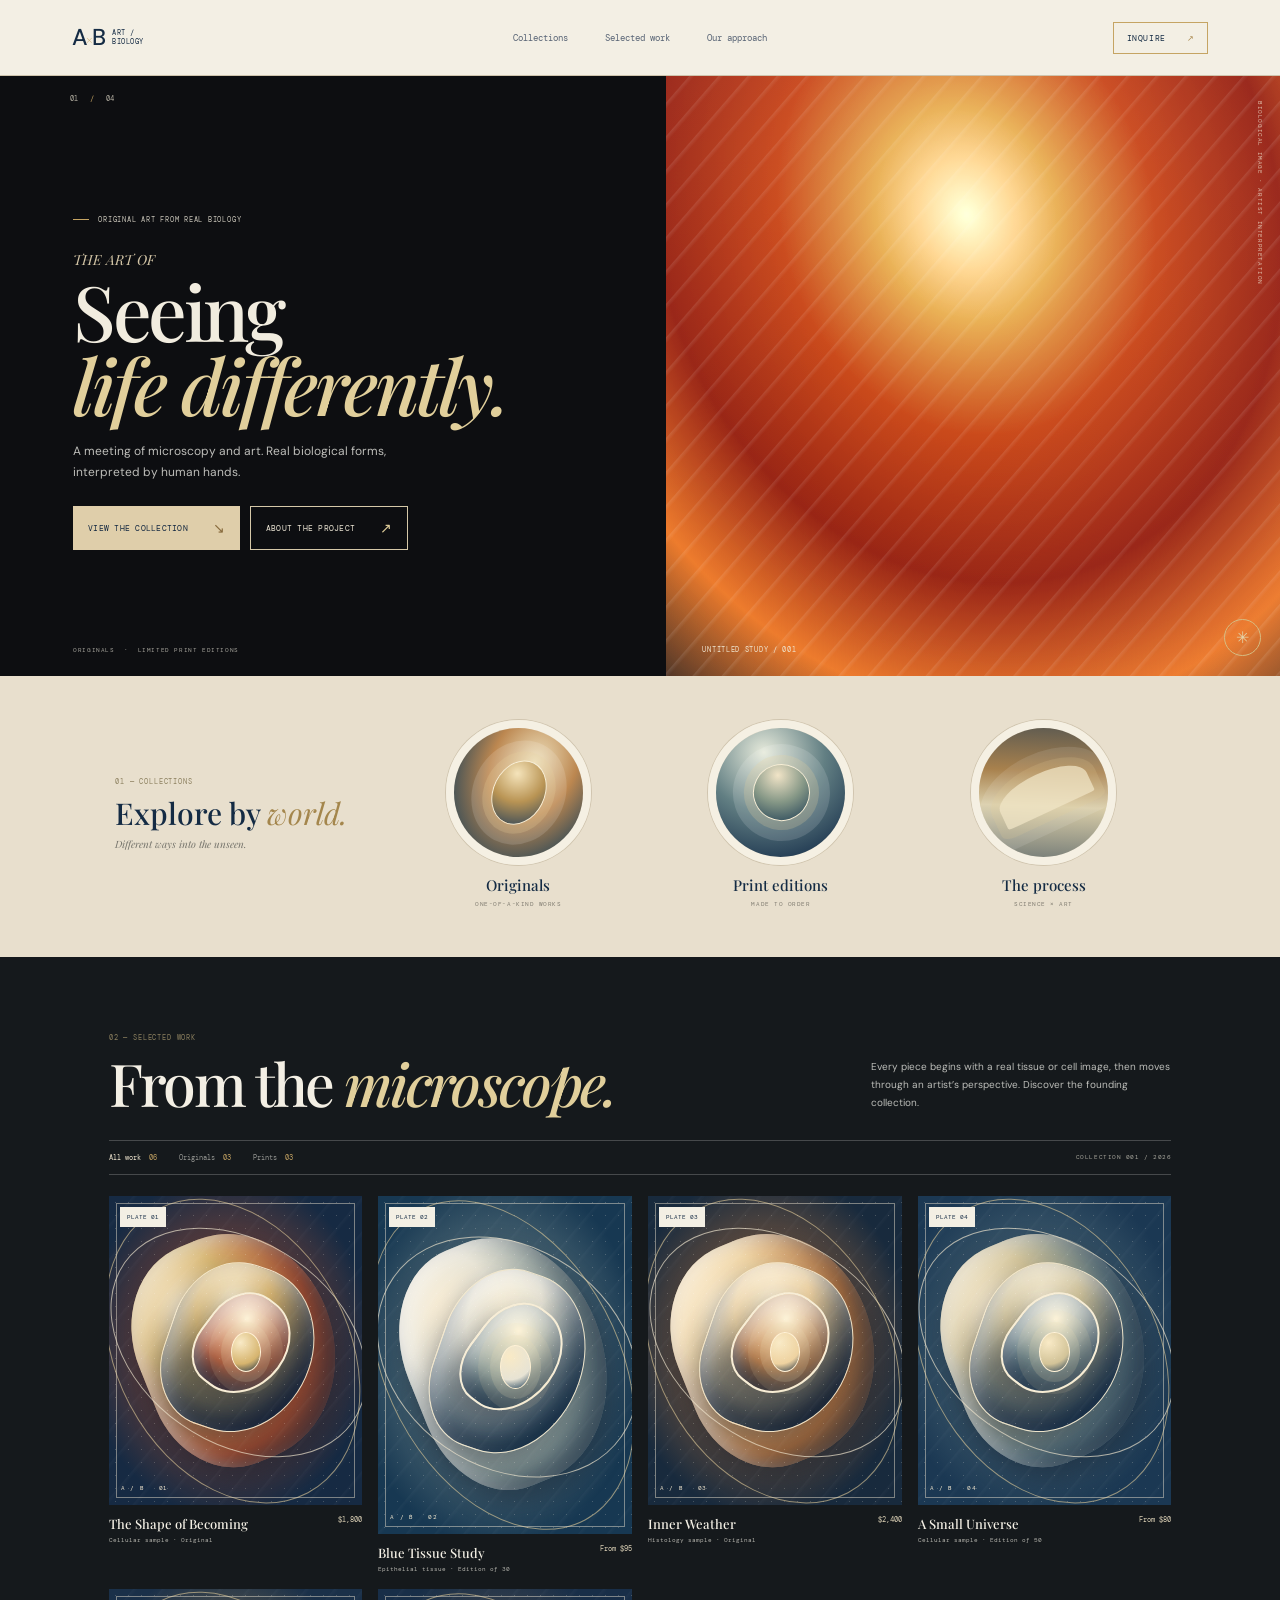
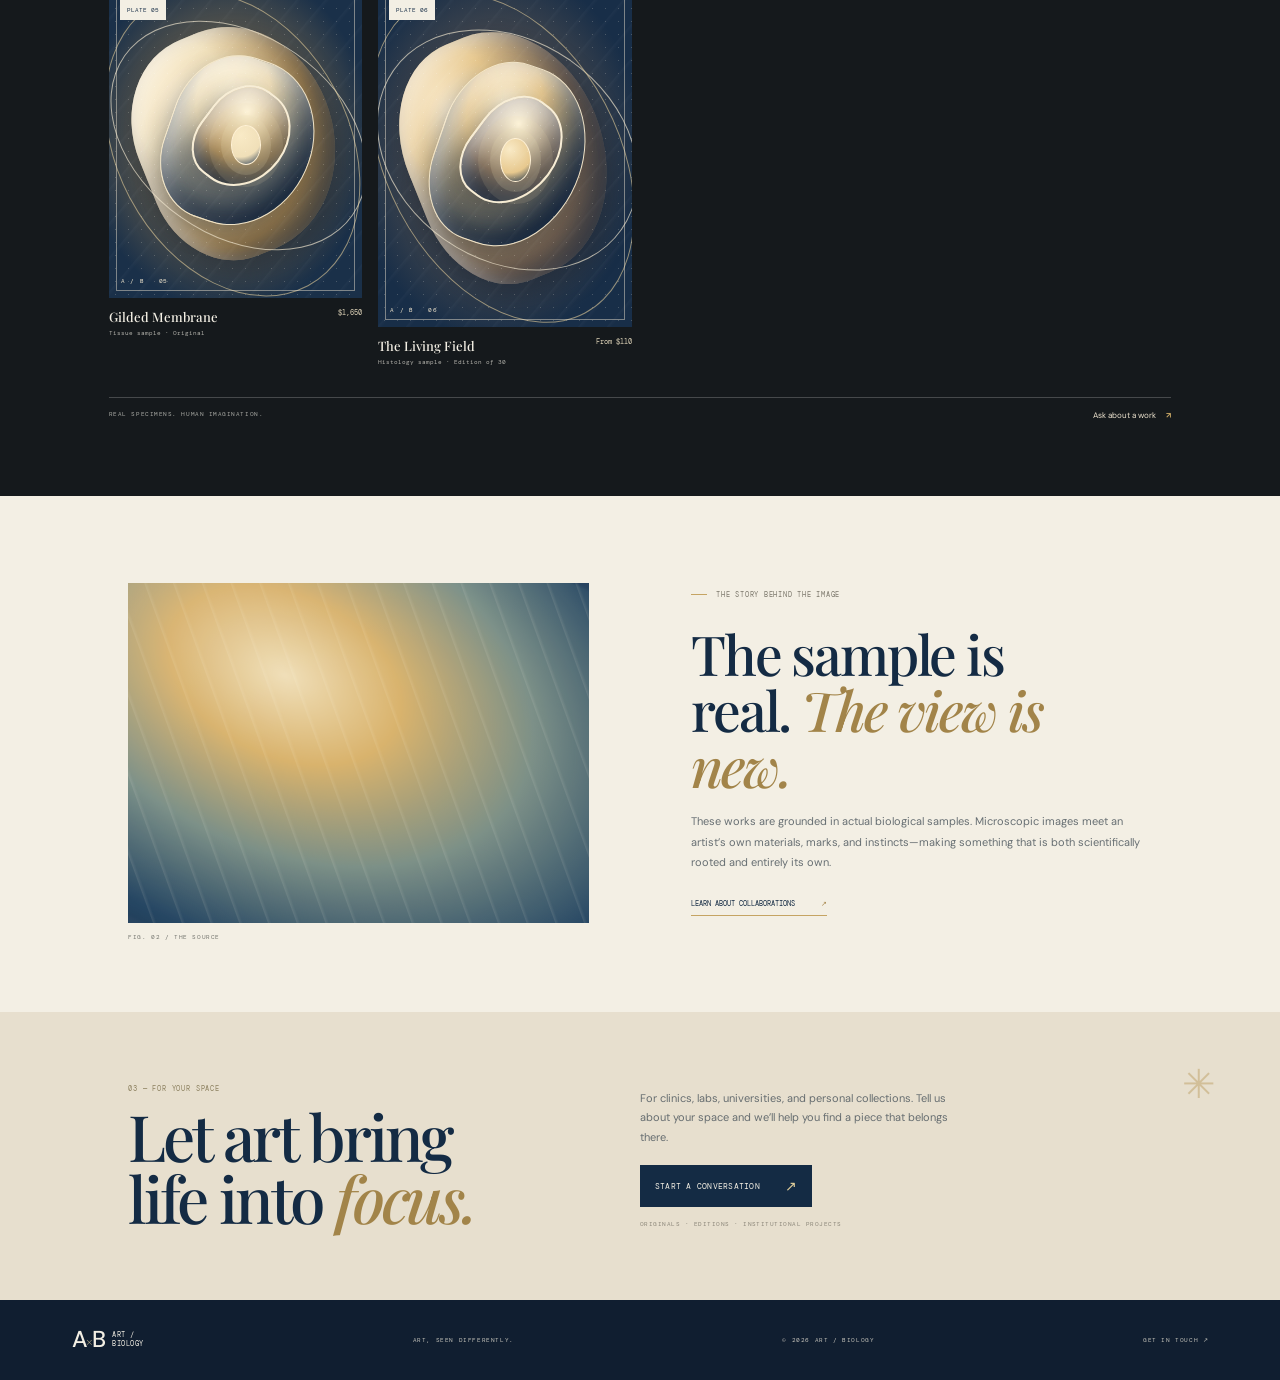
==== index.html @ 3df2326e "Rename portfolio.html to index.html" ====
<!doctype html>
<html lang="en">
<head>
  <meta charset="utf-8"><meta name="viewport" content="width=device-width, initial-scale=1"><meta name="theme-color" content="#172d45">
  <meta name="description" content="Artworks shaped by biology, microscopy, and human imagination.">
  <title>Art / Biology — Selected works</title>
  <link rel="preconnect" href="https://fonts.googleapis.com"><link rel="preconnect" href="https://fonts.gstatic.com" crossorigin>
  <link href="https://fonts.googleapis.com/css2?family=DM+Mono:wght@400;500&family=DM+Sans:wght@400;500;600;700&family=Playfair+Display:ital,wght@0,500;0,600;1,500;1,600&display=swap" rel="stylesheet">
  <link rel="stylesheet" href="portfolio.css"><script src="portfolio.js" defer></script>
</head>
<body>
  <header class="site-header"><a class="brand" href="#top" aria-label="Art and Biology home"><span class="brand-mark">A<span>×</span>B</span><span>ART /<br>BIOLOGY</span></a><nav class="navigation"><a href="#collections">Collections</a><a href="#works">Selected work</a><a href="#about">Our approach</a></nav><a class="header-link" href="#contact">Inquire <span>↗</span></a><button class="nav-toggle" aria-label="Open navigation" aria-expanded="false"><i></i><i></i></button></header>
  <main id="top">
    <section class="hero"><div class="hero-copy"><p class="micro-label"><span></span> ORIGINAL ART FROM REAL BIOLOGY</p><p class="hero-pretitle">THE ART OF</p><h1>Seeing<br><em>life differently.</em></h1><p class="hero-description">A meeting of microscopy and art. Real biological forms, interpreted by human hands.</p><div class="hero-buttons"><a class="button button-gold" href="#works">View the collection <b>↘</b></a><a class="button button-outline" href="#about">About the project <b>↗</b></a></div><div class="hero-smallprint">ORIGINALS &nbsp;·&nbsp; LIMITED PRINT EDITIONS</div></div><div class="hero-art"><div class="painting painting-hero" data-art="hero" role="img" aria-label="Expressive abstract artwork inspired by cellular forms"></div><span class="art-caption">UNTITLED STUDY / 001</span><span class="art-caption-vertical">BIOLOGICAL IMAGE · ARTIST INTERPRETATION</span><div class="gold-corner">✳</div></div><span class="hero-count">01 <i>/</i> 04</span></section>
    <section class="collections" id="collections"><div class="collections-heading"><p class="section-number">01 — COLLECTIONS</p><h2>Explore by <em>world.</em></h2><p>Different ways into the unseen.</p></div><div class="collection-circles"><a class="collection-circle" href="#works" data-go-filter="original"><span class="circle-art circle-abstract" data-art="circleA"></span><span class="circle-name">Originals</span><span class="circle-sub">ONE-OF-A-KIND WORKS</span></a><a class="collection-circle" href="#works" data-go-filter="print"><span class="circle-art circle-cell" data-art="circleB"></span><span class="circle-name">Print editions</span><span class="circle-sub">MADE TO ORDER</span></a><a class="collection-circle" href="#about"><span class="circle-art circle-landscape" data-art="circleC"></span><span class="circle-name">The process</span><span class="circle-sub">SCIENCE × ART</span></a></div></section>
    <section class="works" id="works"><div class="works-heading"><div><p class="section-number">02 — SELECTED WORK</p><h2>From the <em>microscope.</em></h2></div><div class="works-intro"><p>Every piece begins with a real tissue or cell image, then moves through an artist’s perspective. Discover the founding collection.</p></div></div><div class="work-filter"><button class="active" data-filter="all">All work <span>06</span></button><button data-filter="original">Originals <span>03</span></button><button data-filter="print">Prints <span>03</span></button><span class="work-caption">COLLECTION 001 / 2026</span></div><div class="artwork-grid" id="artwork-grid"></div><div class="works-bottom"><span>REAL SPECIMENS. HUMAN IMAGINATION.</span><a href="#contact">Ask about a work <b>↗</b></a></div></section>
    <section class="about" id="about"><div class="about-visual"><div class="painting painting-about" data-art="about" role="img" aria-label="Detail of a gold and blue abstract biological image"></div><span class="about-figure">FIG. 02 / THE SOURCE</span></div><div class="about-copy"><p class="micro-label"><span></span> THE STORY BEHIND THE IMAGE</p><h2>The sample is<br>real. <em>The view is new.</em></h2><p>These works are grounded in actual biological samples. Microscopic images meet an artist’s own materials, marks, and instincts—making something that is both scientifically rooted and entirely its own.</p><a class="underlined-link" href="#contact">Learn about collaborations <b>↗</b></a></div></section>
    <section class="contact" id="contact"><div><p class="section-number">03 — FOR YOUR SPACE</p><h2>Let art bring<br>life into <em>focus.</em></h2></div><div class="contact-right"><p>For clinics, labs, universities, and personal collections. Tell us about your space and we’ll help you find a piece that belongs there.</p><a href="mailto:hello@artandbiology.studio?subject=Artwork%20inquiry" class="button button-navy">Start a conversation <b>↗</b></a><span>ORIGINALS · EDITIONS · INSTITUTIONAL PROJECTS</span></div><div class="contact-star">✳</div></section>
  </main>
  <footer class="footer"><a class="brand" href="#top"><span class="brand-mark">A<span>×</span>B</span><span>ART /<br>BIOLOGY</span></a><span>ART, SEEN DIFFERENTLY.</span><span>© 2026 ART / BIOLOGY</span><a href="mailto:hello@artandbiology.studio">GET IN TOUCH ↗</a></footer>
  <dialog class="art-dialog" id="art-dialog"><button class="dialog-close" aria-label="Close artwork details">×</button><div class="dialog-layout"></div></dialog>
</body></html>
---- portfolio.css ----
:root{--cream:#f3efe4;--sand:#e8dfcc;--navy:#142b44;--blue:#213b58;--gold:#c5a463;--gold-light:#e1cf9b;--ink:#182d42;--muted:#77766e;--line:#d3c9b4;--sans:'DM Sans',Arial,sans-serif;--serif:'Playfair Display',Georgia,serif;--mono:'DM Mono',monospace}*{box-sizing:border-box}html{scroll-behavior:smooth}body{margin:0;background:var(--cream);color:var(--navy);font-family:var(--sans);-webkit-font-smoothing:antialiased}a{color:inherit;text-decoration:none}button{font:inherit}.site-header{height:76px;padding:0 5.6%;display:grid;grid-template-columns:1fr auto 1fr;align-items:center;background:var(--cream);border-bottom:1px solid #cfc4ad;position:sticky;top:0;z-index:10}.brand{display:flex;align-items:center;gap:9px;width:max-content;font:7px/1.22 var(--mono);letter-spacing:.08em}.brand-mark{font:500 23px/.9 var(--sans);letter-spacing:-.14em}.brand-mark span{font:13px var(--serif);color:var(--gold);padding:0 2px}.navigation{display:flex;gap:37px;font:9px var(--mono);color:#586475}.navigation a:hover,.header-link:hover{color:#a17e42}.header-link{justify-self:end;font:8px var(--mono);letter-spacing:.08em;text-transform:uppercase;border:1px solid var(--gold);padding:10px 13px}.header-link span{padding-left:15px;color:#a88548}.nav-toggle{display:none}
.hero{min-height:500px;height:min(600px,calc(100svh - 76px));display:grid;grid-template-columns:52% 48%;position:relative;background:#0d0e11;color:var(--cream);overflow:hidden}.hero-copy{padding:78px 6% 65px 11%;position:relative;z-index:2;display:flex;flex-direction:column;align-items:flex-start;justify-content:center}.micro-label{font:7px var(--mono);letter-spacing:.11em;color:#c9c5b9;display:flex;align-items:center;gap:9px;margin:0 0 26px}.micro-label span{width:16px;height:1px;background:var(--gold)}.hero-pretitle{font:italic 14px var(--serif);color:#d4c6a7;margin:0 0 4px}.hero h1{font:500 clamp(53px,6vw,83px)/.97 var(--serif);letter-spacing:-.045em;margin:0;color:#f1ecdf}.hero h1 em{font-style:italic;color:var(--gold-light)}.hero-description{max-width:355px;font-size:12px;line-height:1.8;color:#bdbdb9;margin:19px 0 22px}.hero-buttons{display:flex;gap:10px}.button{display:inline-flex;align-items:center;gap:25px;padding:12px 15px;font:8px var(--mono);letter-spacing:.03em;text-transform:uppercase;transition:background .2s,color .2s}.button b{font-size:14px;font-weight:400}.button-gold{background:#dfceaa;color:#132841}.button-gold:hover{background:#f0e6cf}.button-gold b{color:#876a3c}.button-outline{border:1px solid #d5c8a8;color:#ede6d5}.button-outline b{color:var(--gold-light)}.button-outline:hover{background:#ffffff16}.hero-smallprint{position:absolute;bottom:22px;left:11%;font:6px var(--mono);letter-spacing:.1em;color:#a8a69e}.hero-art{position:relative;min-width:0;overflow:hidden}.painting{position:relative;overflow:hidden;background-color:#1b2e41}.painting:before{content:'';position:absolute;inset:-10%;background:radial-gradient(ellipse at 46% 49%,#d4b16e 0,#ad5935 24%,#87402f 42%,#342b2e 61%,#101820 79%);filter:blur(1px);transform:rotate(-23deg) scale(1.12)}.painting:after{content:'';position:absolute;inset:0;background:repeating-linear-gradient(119deg,transparent 0 22px,#fff2 23px,transparent 26px),radial-gradient(ellipse at 62% 43%,transparent 30%,#080d19a8 100%);mix-blend-mode:screen;opacity:.65}.painting-hero{position:absolute;inset:0;background:#0d0e11}.painting-hero:before{background:radial-gradient(ellipse at 55% 32%,#fff0d0 0,#d6aa63 13%,#b75430 27%,#8e3427 45%,#d57c3d 61%,#25272b 80%);filter:contrast(1.18) saturate(1.1);transform:rotate(-18deg) scale(1.2)}.painting-hero:after{background:repeating-linear-gradient(131deg,transparent 0 17px,#fff2 18px,transparent 22px),radial-gradient(ellipse at 38% 58%,transparent 18%,#090e17a6 78%);opacity:.75}.art-caption{position:absolute;left:6%;bottom:22px;font:7px var(--mono);letter-spacing:.1em;color:#f0e6d1}.art-caption-vertical{position:absolute;right:16px;top:25px;writing-mode:vertical-rl;font:6px var(--mono);letter-spacing:.1em;color:#f0e6d1c9}.gold-corner{position:absolute;right:19px;bottom:20px;width:37px;height:37px;border:1px solid #d6bd83;border-radius:50%;display:grid;place-items:center;color:#e4d3a9;font-size:16px}.hero-count{position:absolute;top:18px;left:5.5%;font:7px var(--mono);color:#b6b1a4;z-index:3}.hero-count i{font-style:normal;color:var(--gold);padding:0 8px}
.collections{padding:44px 9% 49px;background:#e8dfcd;display:grid;grid-template-columns:24% 1fr;gap:30px;align-items:center}.collections-heading .section-number,.section-number{font:7px var(--mono);letter-spacing:.12em;color:#8c805f;margin:0 0 12px}.collections-heading h2{font:500 30px/1.05 var(--serif);margin:0 0 8px}.collections-heading h2 em{font-weight:400;color:#a4864c}.collections-heading>p:last-child{font:italic 10px var(--serif);color:#74736b;margin:0}.collection-circles{display:grid;grid-template-columns:repeat(3,1fr);gap:20px}.collection-circle{display:flex;flex-direction:column;align-items:center;text-align:center}.circle-art{width:min(17vw,145px);height:min(17vw,145px);border:8px solid #f5f0e3;border-radius:50%;position:relative;overflow:hidden;box-shadow:0 0 0 1px #d0c5af;transition:transform .3s}.collection-circle:hover .circle-art{transform:translateY(-5px) scale(1.03)}.circle-art:before,.circle-art:after{content:'';position:absolute;inset:-15%;background:radial-gradient(ellipse at 50% 30%,#eee1bd,#bc8750 35%,#1b4058 74%);transform:rotate(27deg)}.circle-art:after{inset:24% 30%;border-radius:50%;border:1px solid #f8eed5;background:radial-gradient(circle at 30% 25%,#f5e4bb,#b99454 47%,#243e59);box-shadow:0 0 0 9px #e6cf9c3b,0 0 0 20px #fff2}.circle-cell:before{background:radial-gradient(ellipse at 30% 33%,#e6eadb,#627f83 37%,#152d49 75%)}.circle-cell:after{inset:28%;background:radial-gradient(circle at 30% 25%,#f1e4c7,#859786 48%,#173751)}.circle-landscape:before{background:linear-gradient(155deg,#173654,#a8814d 40%,#d9cda8 56%,#263c51)}.circle-landscape:after{inset:35% 13%;background:#f1e5c6;border:0;border-radius:50% 50% 4% 5%;transform:rotate(-25deg);opacity:.8}.circle-name{font:500 15px var(--serif);margin-top:10px}.circle-sub{font:6px var(--mono);letter-spacing:.09em;color:#7e7a6f;margin-top:5px}
.works{padding:76px 8.5% 76px;background:#15191c;color:var(--cream)}.works-heading{display:flex;justify-content:space-between;align-items:end;margin-bottom:28px}.works-heading h2{font:500 clamp(38px,5vw,59px)/.98 var(--serif);letter-spacing:-.045em;margin:0}.works-heading h2 em{color:var(--gold-light)}.works-intro{max-width:300px}.works-intro p{font-size:10px;line-height:1.8;color:#bcbdb9;margin:0}.work-filter{display:flex;align-items:center;gap:22px;border-block:1px solid #ffffff35;padding:12px 0;margin-bottom:21px}.work-filter button{border:0;background:none;color:#969793;font:7px var(--mono);cursor:pointer;padding:0}.work-filter button.active{color:#f2e8d2}.work-filter button span{color:var(--gold);padding-left:4px}.work-caption{margin-left:auto;font:6px var(--mono);letter-spacing:.09em;color:#aaa99f}.artwork-grid{display:grid;grid-template-columns:repeat(4,minmax(0,1fr));gap:16px}.piece{min-width:0;cursor:pointer}.piece-visual{position:relative;overflow:hidden;aspect-ratio:.82;background:#243c51}.piece:nth-child(4n+2) .piece-visual{aspect-ratio:.75}.piece-art{position:absolute;inset:0;transition:transform .5s}.piece:hover .piece-art{transform:scale(1.04)}.piece-art:before,.piece-art:after{content:'';position:absolute;inset:-12%;background:radial-gradient(ellipse at 40% 39%,#e8d09b 0,#bf8e56 19%,#944934 35%,#353239 62%,#131a22 78%);transform:rotate(27deg)}.piece-art:after{inset:12% 20%;border-radius:50%;border:1px solid #f4ead4;background:radial-gradient(ellipse at 30% 25%,#fff0cd,#d1aa6c 44%,#28465d 78%);box-shadow:0 0 0 20px #d6bd8530,0 0 0 37px #fff1;opacity:.9}.piece:nth-child(3n+2) .piece-art:before{background:radial-gradient(ellipse at 55% 35%,#e9e4d1,#86958b 25%,#455d68 48%,#182e42 78%)}.piece:nth-child(3n+2) .piece-art:after{inset:18% 10%;transform:rotate(42deg);background:radial-gradient(ellipse at 34% 24%,#fff3d5,#9fa897 40%,#1d4159 77%)}.piece:nth-child(3n) .piece-art:before{background:radial-gradient(ellipse at 48% 47%,#eed9ab,#bb7043 26%,#283d52 58%,#101c2c 78%)}.piece:nth-child(3n) .piece-art:after{inset:22% 25%;background:radial-gradient(circle at 32% 30%,#fff4d9,#c99856 42%,#25425c 75%)}.piece-visual:after{content:'';position:absolute;inset:7px;border:1px solid #f4ead475;pointer-events:none}.piece-number{position:absolute;top:11px;left:11px;background:var(--cream);color:var(--navy);padding:6px 7px;font:6px var(--mono);z-index:1}.piece-arrow{position:absolute;right:10px;bottom:10px;background:var(--cream);color:var(--navy);width:26px;height:26px;border-radius:50%;display:grid;place-items:center;z-index:1;opacity:0;transition:.2s}.piece:hover .piece-arrow{opacity:1}.piece-info{display:flex;justify-content:space-between;gap:5px;padding-top:10px}.piece-info h3{font:500 13px var(--serif);margin:0 0 4px}.piece-info p{font:6px var(--mono);color:#b5b4ad;margin:0}.piece-price{font:7px var(--mono);color:#ddd2b7;white-space:nowrap}.works-bottom{display:flex;justify-content:space-between;border-top:1px solid #ffffff35;padding-top:12px;margin-top:31px;font:6px var(--mono);letter-spacing:.09em;color:#adaea8}.works-bottom a{font:8px var(--sans);letter-spacing:0;color:#eee4d0}.works-bottom b{color:var(--gold);padding-left:8px}
.about{padding:87px 10% 89px;background:var(--cream);display:grid;grid-template-columns:1fr 1fr;gap:10%;align-items:center}.about-visual{height:340px;position:relative}.painting-about{position:absolute;inset:0;background:#233c55}.painting-about:before{background:radial-gradient(ellipse at 35% 42%,#f0dfb8 0,#d9b36d 20%,#7b8e84 43%,#213f59 67%,#102237 85%);transform:rotate(25deg) scale(1.2)}.painting-about:after{background:repeating-linear-gradient(70deg,transparent 0 23px,#f4e9cc28 24px,transparent 27px),radial-gradient(ellipse at 50% 50%,transparent 25%,#0c1724a8 90%)}.about-figure{position:absolute;bottom:-18px;left:0;font:6px var(--mono);letter-spacing:.1em;color:#72736d}.about-copy .micro-label{color:#7b776b}.about-copy h2{font:500 clamp(38px,4.3vw,55px)/1.02 var(--serif);margin:0;letter-spacing:-.04em}.about-copy h2 em{color:#a28449}.about-copy>p:not(.micro-label){font-size:11px;line-height:1.85;color:#676f73;margin:18px 0}.underlined-link{display:inline-flex;gap:26px;border-bottom:1px solid var(--gold);padding-bottom:7px;font:7px var(--mono);text-transform:uppercase}.underlined-link b{font-weight:400;color:#a8874c}
.contact{background:#e7dfce;padding:72px 10%;display:grid;grid-template-columns:1fr 1fr;align-items:end;position:relative;overflow:hidden}.contact h2{font:500 clamp(43px,5vw,67px)/.96 var(--serif);margin:0;letter-spacing:-.05em}.contact h2 em{color:#a28449}.contact-right{max-width:330px}.contact-right>p{font-size:11px;line-height:1.8;color:#666d70;margin:0 0 17px}.button-navy{background:var(--navy);color:var(--cream)}.button-navy b{color:var(--gold-light)}.button-navy:hover{background:#294764}.contact-right>span{display:block;font:6px var(--mono);color:#898477;margin-top:13px;letter-spacing:.08em}.contact-star{position:absolute;right:5%;top:16%;font-size:40px;color:#bea065;opacity:.5}
.footer{min-height:80px;background:#101e30;color:var(--cream);padding:17px 5.6%;display:flex;justify-content:space-between;align-items:center}.footer .brand-mark span{color:var(--gold-light)}.footer>span,.footer>a:last-child{font:6px var(--mono);letter-spacing:.1em;color:#c8c6bd}.footer>a:last-child:hover{color:var(--gold-light)}.art-dialog{border:0;padding:0;width:min(790px,calc(100% - 30px));max-height:calc(100% - 30px);background:var(--cream);color:var(--navy);box-shadow:0 25px 80px #0008}.art-dialog::backdrop{background:#091827d9;backdrop-filter:blur(4px)}.dialog-close{position:absolute;right:11px;top:11px;border:0;border-radius:50%;width:32px;height:32px;background:var(--cream);font-size:22px;z-index:2;cursor:pointer}.dialog-layout{display:grid;grid-template-columns:1fr 1fr;min-height:440px}.dialog-art{min-height:440px;position:relative;background:#172f49;overflow:hidden}.dialog-art:before,.dialog-art:after{content:'';position:absolute;inset:-10%;background:radial-gradient(ellipse at 45% 35%,#fff0ce,#c89e60 28%,#873e30 50%,#18324c 77%);transform:rotate(30deg)}.dialog-art:after{inset:21%;border:1px solid #fff4;border-radius:50%;background:radial-gradient(ellipse at 30% 25%,#fff4d5,#cdb275 55%,#24445f)}.dialog-copy{padding:11%;align-self:center}.dialog-copy .micro-label{color:#927a4c}.dialog-copy h3{font:500 31px var(--serif);margin:9px 0}.dialog-copy .detail-sub{font:7px var(--mono);color:#777}.dialog-copy p:not(.micro-label){font-size:11px;line-height:1.8;color:#626b70;margin:20px 0}.dialog-copy .detail-price{font:9px var(--mono);margin-bottom:18px}.dialog-copy .button{font-size:7px}
@keyframes fadein{from{opacity:0;transform:translateY(8px)}to{opacity:1;transform:translateY(0)}}
@media(max-width:900px){.hero-copy{padding-left:8%}.hero h1{font-size:clamp(48px,6.5vw,72px)}.collections{padding-left:7%;padding-right:7%;grid-template-columns:28% 1fr}.works{padding-left:7%;padding-right:7%}.about{padding-left:8%;padding-right:8%}}
@media(max-width:650px){.site-header{height:67px;padding:0 5%;display:flex;gap:10px}.brand-mark{font-size:20px}.brand{font-size:6px}.navigation{display:none;position:absolute;top:66px;left:5%;right:5%;padding:8px 15px;background:var(--cream);border:1px solid var(--line);box-shadow:0 13px 28px #13263d24;flex-direction:column;gap:0}.navigation.open{display:flex}.navigation a{padding:13px 3px;border-bottom:1px solid var(--line)}.navigation a:last-child{border:0}.header-link{margin-left:auto;font-size:7px;padding:8px}.header-link span{padding-left:7px}.nav-toggle{display:flex;width:31px;height:31px;border:1px solid #b9975877;border-radius:50%;background:transparent;flex-direction:column;justify-content:center;align-items:center;gap:4px}.nav-toggle i{width:13px;height:1px;background:var(--navy)}.hero{height:auto;min-height:0;grid-template-columns:1fr;padding:48px 7% 45px}.hero-copy{padding:20px 0 20px}.hero h1{font-size:clamp(56px,15vw,82px)}.hero-description{font-size:11px}.hero-smallprint{left:7%;bottom:14px;font-size:5px}.hero-art{height:320px;min-height:320px;grid-row:2}.hero-count{top:11px;left:7%}.art-caption{font-size:6px}.collections{padding:32px 7%;display:block}.collections-heading h2{font-size:29px}.collections-heading>p:last-child{margin-bottom:21px}.collection-circles{gap:9px}.circle-art{width:min(27vw,115px);height:min(27vw,115px);border-width:6px}.circle-name{font-size:12px}.circle-sub{font-size:5px}.works{padding:59px 6%}.works-heading{display:block}.works-heading h2{font-size:43px}.works-intro{margin-top:12px}.work-filter{gap:14px}.work-filter button{font-size:6px}.work-caption{font-size:5px}.artwork-grid{grid-template-columns:repeat(2,minmax(0,1fr));gap:25px 12px}.piece-info h3{font-size:12px}.piece-info p{font-size:5px;line-height:1.45}.piece-price{font-size:6px}.works-bottom{gap:12px;line-height:1.5}.works-bottom a{text-align:right;font-size:7px}.about{padding:64px 7%;grid-template-columns:1fr;gap:31px}.about-visual{height:280px}.about-copy h2{font-size:43px}.contact{padding:61px 7%;grid-template-columns:1fr;gap:24px}.contact h2{font-size:50px}.contact-star{right:6%;top:7%;font-size:30px}.footer{padding:18px 5%;display:grid;grid-template-columns:1fr 1fr;gap:15px}.footer>span:nth-child(2){text-align:right}.footer>a:last-child{text-align:right}.dialog-layout{grid-template-columns:1fr;max-height:85vh;overflow:auto}.dialog-art{min-height:270px;height:270px}.dialog-copy{padding:23px}}
@media(prefers-reduced-motion:reduce){*,*:before,*:after{scroll-behavior:auto!important;animation-duration:.01ms!important;transition-duration:.01ms!important}}
.piece-art{position:absolute;inset:0;background:radial-gradient(ellipse at 47% 48%,var(--p2) 0,var(--p3) 76%);overflow:hidden}.paint-form{position:absolute;display:block;border-radius:47% 53% 58% 42%;box-shadow:inset -13px -15px 27px #0b172d77,inset 11px 9px 20px #fff8,0 13px 24px #101c2c70}.form-a{width:77%;height:74%;left:12%;top:12%;background:radial-gradient(ellipse at 32% 27%,#fff2d8,var(--p1) 28%,var(--p2) 64%,var(--p3));transform:rotate(-22deg)}.form-b{width:57%;height:55%;left:23%;top:22%;background:radial-gradient(ellipse at 35% 25%,#fff5dc,var(--p1) 27%,var(--p3) 77%);border:1px solid #f3e8ce;transform:rotate(19deg);opacity:.95}.form-c{width:34%;height:34%;left:36%;top:31%;background:radial-gradient(circle at 35% 27%,#fff5d9,var(--p2) 56%,var(--p3));border:2px solid #f7edd6;transform:rotate(37deg)}.paint-vein{position:absolute;border:1px solid #f1e6cfad;border-radius:50%;width:110%;height:65%;left:-4%;top:15%;transform:rotate(35deg)}.vein-b{width:92%;height:104%;left:3%;top:-2%;transform:rotate(-28deg);border-color:#e7cf9a99}.paint-cell{position:absolute;width:12%;height:13%;left:48%;top:44%;border-radius:50%;background:radial-gradient(circle at 30% 25%,#f9eac6,var(--p1) 62%,var(--p3));border:1px solid #fff1d4;box-shadow:0 0 0 10px #e9d9b32c,0 0 0 22px #e9d9b21d}.paint-grain{position:absolute;inset:0;background-image:radial-gradient(#f8ebd899 .7px,transparent 1px),repeating-linear-gradient(130deg,transparent 0 18px,#fff1 19px,transparent 22px);background-size:13px 13px,auto;opacity:.35;mix-blend-mode:screen}.paint-signature{position:absolute;bottom:13px;left:12px;font:6px var(--mono);letter-spacing:.12em;color:#f6ead1}.piece-art:before,.piece-art:after{display:none}.dialog-art .piece-art{position:absolute;inset:0}.dialog-art .piece-art .paint-form.form-a{width:78%;height:72%;left:11%;top:13%}
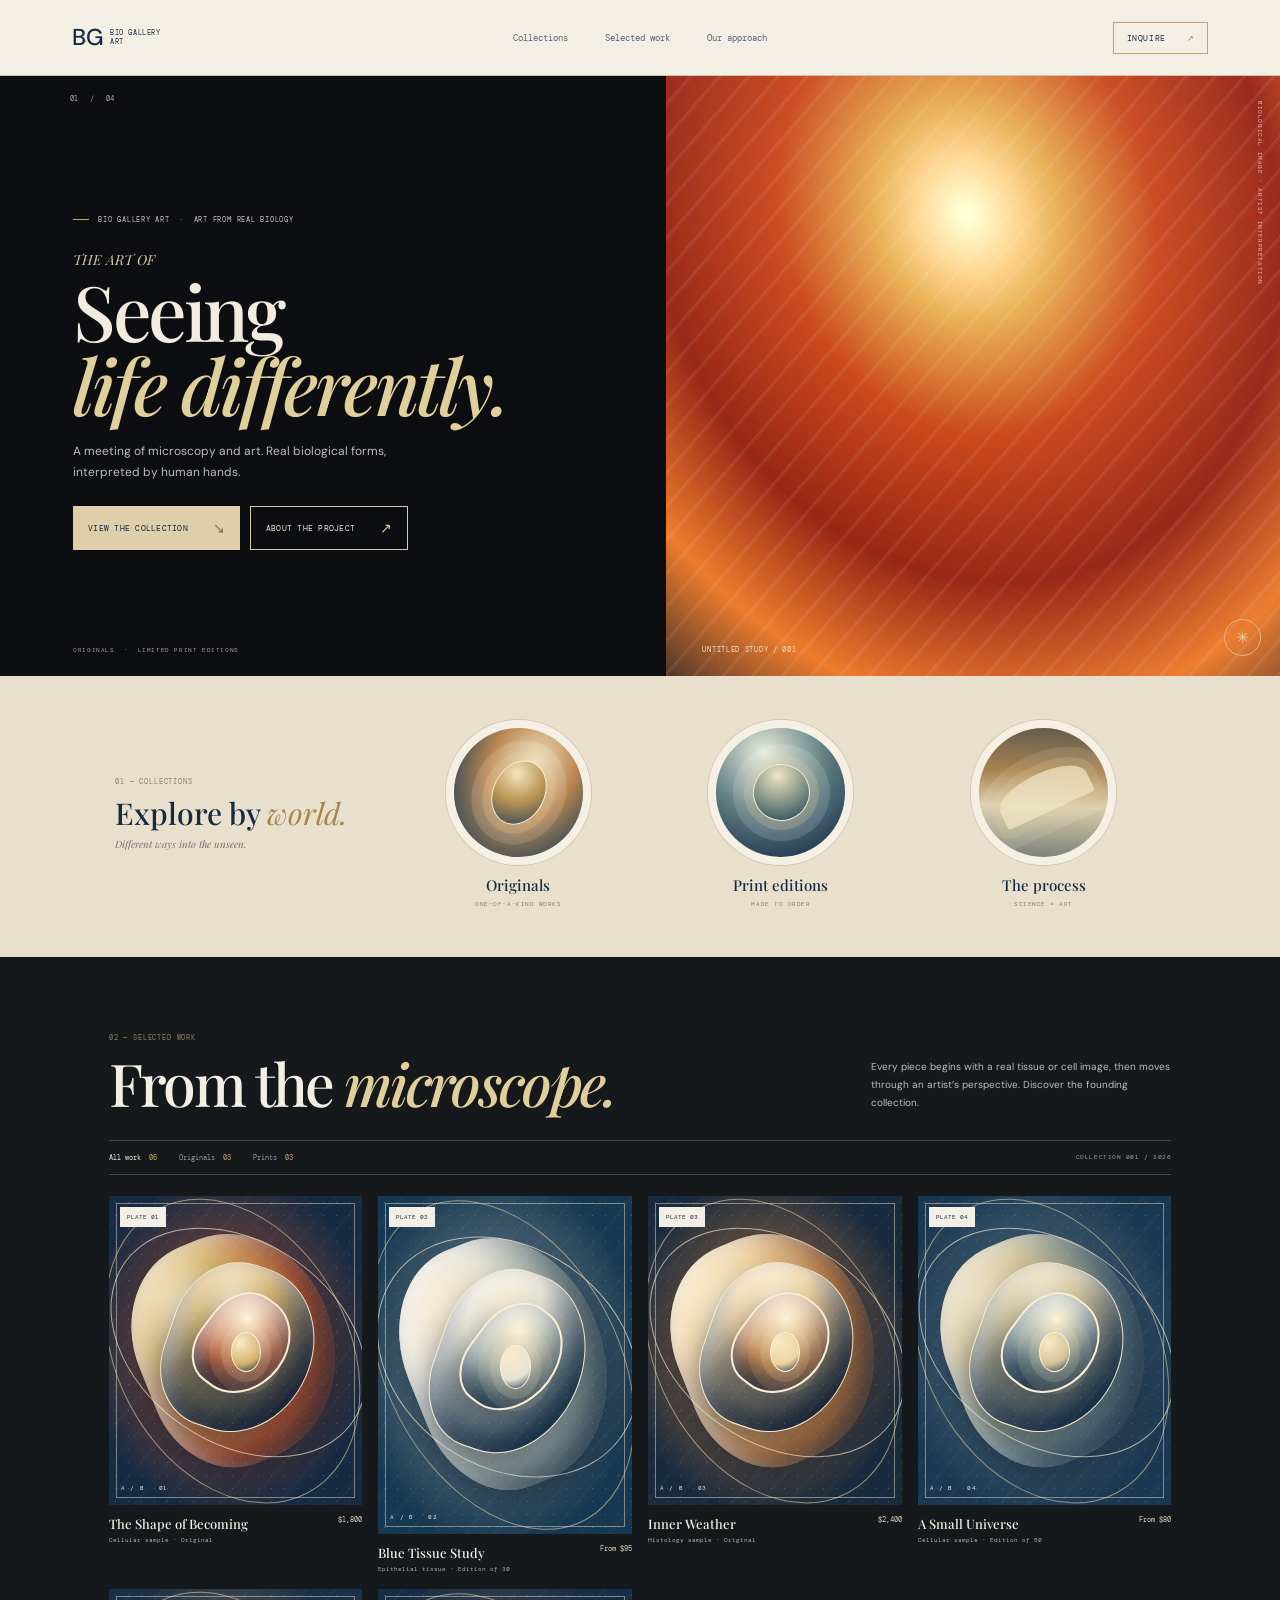
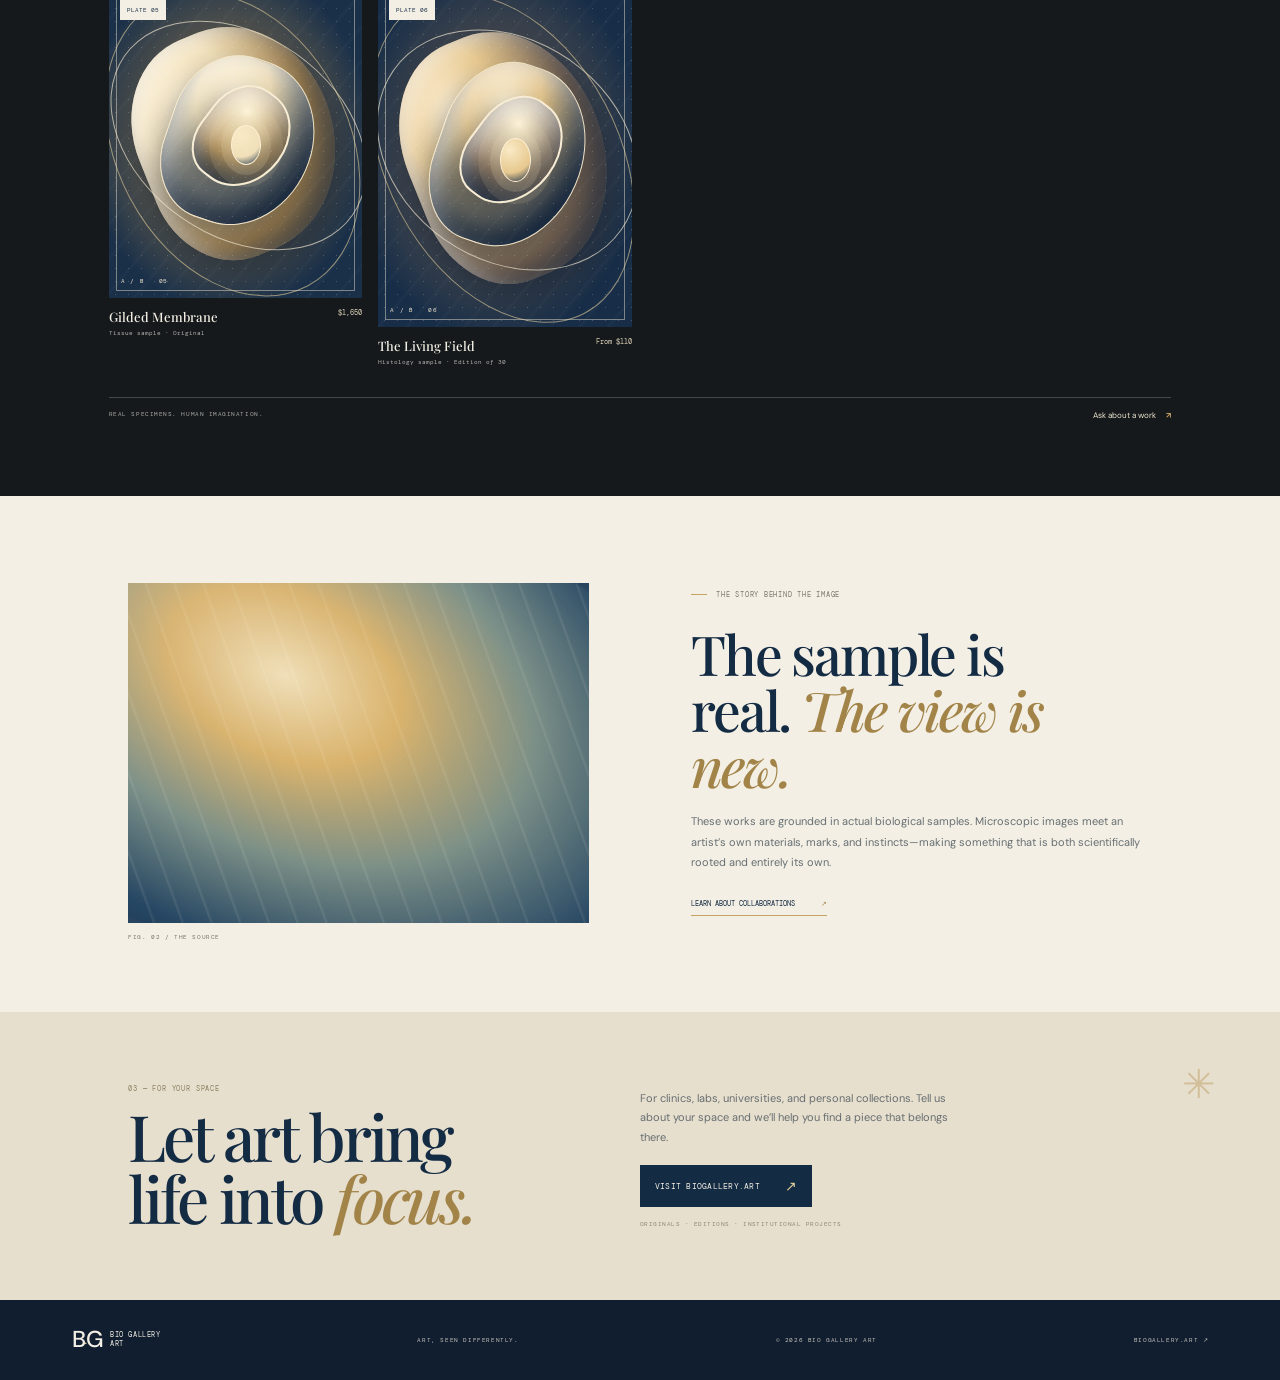
==== commit 5d718333: "Update title and branding in index.html" ====
--- a/index.html
+++ b/index.html
@@ -3,20 +3,20 @@
 <head>
   <meta charset="utf-8"><meta name="viewport" content="width=device-width, initial-scale=1"><meta name="theme-color" content="#172d45">
   <meta name="description" content="Artworks shaped by biology, microscopy, and human imagination.">
-  <title>Art / Biology — Selected works</title>
+  <title>Bio Gallery Art — Original works from the living world</title>
   <link rel="preconnect" href="https://fonts.googleapis.com"><link rel="preconnect" href="https://fonts.gstatic.com" crossorigin>
   <link href="https://fonts.googleapis.com/css2?family=DM+Mono:wght@400;500&family=DM+Sans:wght@400;500;600;700&family=Playfair+Display:ital,wght@0,500;0,600;1,500;1,600&display=swap" rel="stylesheet">
   <link rel="stylesheet" href="portfolio.css"><script src="portfolio.js" defer></script>
 </head>
 <body>
-  <header class="site-header"><a class="brand" href="#top" aria-label="Art and Biology home"><span class="brand-mark">A<span>×</span>B</span><span>ART /<br>BIOLOGY</span></a><nav class="navigation"><a href="#collections">Collections</a><a href="#works">Selected work</a><a href="#about">Our approach</a></nav><a class="header-link" href="#contact">Inquire <span>↗</span></a><button class="nav-toggle" aria-label="Open navigation" aria-expanded="false"><i></i><i></i></button></header>
+  <header class="site-header"><a class="brand" href="#top" aria-label="Bio Gallery Art home"><span class="brand-mark">B<span>·</span>G</span><span>BIO GALLERY<br>ART</span></a><nav class="navigation"><a href="#collections">Collections</a><a href="#works">Selected work</a><a href="#about">Our approach</a></nav><a class="header-link" href="#contact">Inquire <span>↗</span></a><button class="nav-toggle" aria-label="Open navigation" aria-expanded="false"><i></i><i></i></button></header>
   <main id="top">
-    <section class="hero"><div class="hero-copy"><p class="micro-label"><span></span> ORIGINAL ART FROM REAL BIOLOGY</p><p class="hero-pretitle">THE ART OF</p><h1>Seeing<br><em>life differently.</em></h1><p class="hero-description">A meeting of microscopy and art. Real biological forms, interpreted by human hands.</p><div class="hero-buttons"><a class="button button-gold" href="#works">View the collection <b>↘</b></a><a class="button button-outline" href="#about">About the project <b>↗</b></a></div><div class="hero-smallprint">ORIGINALS &nbsp;·&nbsp; LIMITED PRINT EDITIONS</div></div><div class="hero-art"><div class="painting painting-hero" data-art="hero" role="img" aria-label="Expressive abstract artwork inspired by cellular forms"></div><span class="art-caption">UNTITLED STUDY / 001</span><span class="art-caption-vertical">BIOLOGICAL IMAGE · ARTIST INTERPRETATION</span><div class="gold-corner">✳</div></div><span class="hero-count">01 <i>/</i> 04</span></section>
+    <section class="hero"><div class="hero-copy"><p class="micro-label"><span></span> BIO GALLERY ART &nbsp;·&nbsp; ART FROM REAL BIOLOGY</p><p class="hero-pretitle">THE ART OF</p><h1>Seeing<br><em>life differently.</em></h1><p class="hero-description">A meeting of microscopy and art. Real biological forms, interpreted by human hands.</p><div class="hero-buttons"><a class="button button-gold" href="#works">View the collection <b>↘</b></a><a class="button button-outline" href="#about">About the project <b>↗</b></a></div><div class="hero-smallprint">ORIGINALS &nbsp;·&nbsp; LIMITED PRINT EDITIONS</div></div><div class="hero-art"><div class="painting painting-hero" data-art="hero" role="img" aria-label="Expressive abstract artwork inspired by cellular forms"></div><span class="art-caption">UNTITLED STUDY / 001</span><span class="art-caption-vertical">BIOLOGICAL IMAGE · ARTIST INTERPRETATION</span><div class="gold-corner">✳</div></div><span class="hero-count">01 <i>/</i> 04</span></section>
     <section class="collections" id="collections"><div class="collections-heading"><p class="section-number">01 — COLLECTIONS</p><h2>Explore by <em>world.</em></h2><p>Different ways into the unseen.</p></div><div class="collection-circles"><a class="collection-circle" href="#works" data-go-filter="original"><span class="circle-art circle-abstract" data-art="circleA"></span><span class="circle-name">Originals</span><span class="circle-sub">ONE-OF-A-KIND WORKS</span></a><a class="collection-circle" href="#works" data-go-filter="print"><span class="circle-art circle-cell" data-art="circleB"></span><span class="circle-name">Print editions</span><span class="circle-sub">MADE TO ORDER</span></a><a class="collection-circle" href="#about"><span class="circle-art circle-landscape" data-art="circleC"></span><span class="circle-name">The process</span><span class="circle-sub">SCIENCE × ART</span></a></div></section>
     <section class="works" id="works"><div class="works-heading"><div><p class="section-number">02 — SELECTED WORK</p><h2>From the <em>microscope.</em></h2></div><div class="works-intro"><p>Every piece begins with a real tissue or cell image, then moves through an artist’s perspective. Discover the founding collection.</p></div></div><div class="work-filter"><button class="active" data-filter="all">All work <span>06</span></button><button data-filter="original">Originals <span>03</span></button><button data-filter="print">Prints <span>03</span></button><span class="work-caption">COLLECTION 001 / 2026</span></div><div class="artwork-grid" id="artwork-grid"></div><div class="works-bottom"><span>REAL SPECIMENS. HUMAN IMAGINATION.</span><a href="#contact">Ask about a work <b>↗</b></a></div></section>
     <section class="about" id="about"><div class="about-visual"><div class="painting painting-about" data-art="about" role="img" aria-label="Detail of a gold and blue abstract biological image"></div><span class="about-figure">FIG. 02 / THE SOURCE</span></div><div class="about-copy"><p class="micro-label"><span></span> THE STORY BEHIND THE IMAGE</p><h2>The sample is<br>real. <em>The view is new.</em></h2><p>These works are grounded in actual biological samples. Microscopic images meet an artist’s own materials, marks, and instincts—making something that is both scientifically rooted and entirely its own.</p><a class="underlined-link" href="#contact">Learn about collaborations <b>↗</b></a></div></section>
-    <section class="contact" id="contact"><div><p class="section-number">03 — FOR YOUR SPACE</p><h2>Let art bring<br>life into <em>focus.</em></h2></div><div class="contact-right"><p>For clinics, labs, universities, and personal collections. Tell us about your space and we’ll help you find a piece that belongs there.</p><a href="mailto:hello@artandbiology.studio?subject=Artwork%20inquiry" class="button button-navy">Start a conversation <b>↗</b></a><span>ORIGINALS · EDITIONS · INSTITUTIONAL PROJECTS</span></div><div class="contact-star">✳</div></section>
+    <section class="contact" id="contact"><div><p class="section-number">03 — FOR YOUR SPACE</p><h2>Let art bring<br>life into <em>focus.</em></h2></div><div class="contact-right"><p>For clinics, labs, universities, and personal collections. Tell us about your space and we’ll help you find a piece that belongs there.</p><a href="https://biogallery.art" class="button button-navy">Visit BioGallery.art <b>↗</b></a><span>ORIGINALS · EDITIONS · INSTITUTIONAL PROJECTS</span></div><div class="contact-star">✳</div></section>
   </main>
-  <footer class="footer"><a class="brand" href="#top"><span class="brand-mark">A<span>×</span>B</span><span>ART /<br>BIOLOGY</span></a><span>ART, SEEN DIFFERENTLY.</span><span>© 2026 ART / BIOLOGY</span><a href="mailto:hello@artandbiology.studio">GET IN TOUCH ↗</a></footer>
+  <footer class="footer"><a class="brand" href="#top"><span class="brand-mark">B<span>·</span>G</span><span>BIO GALLERY<br>ART</span></a><span>ART, SEEN DIFFERENTLY.</span><span>© 2026 BIO GALLERY ART</span><a href="https://biogallery.art">BIOGALLERY.ART ↗</a></footer>
   <dialog class="art-dialog" id="art-dialog"><button class="dialog-close" aria-label="Close artwork details">×</button><div class="dialog-layout"></div></dialog>
 </body></html>
